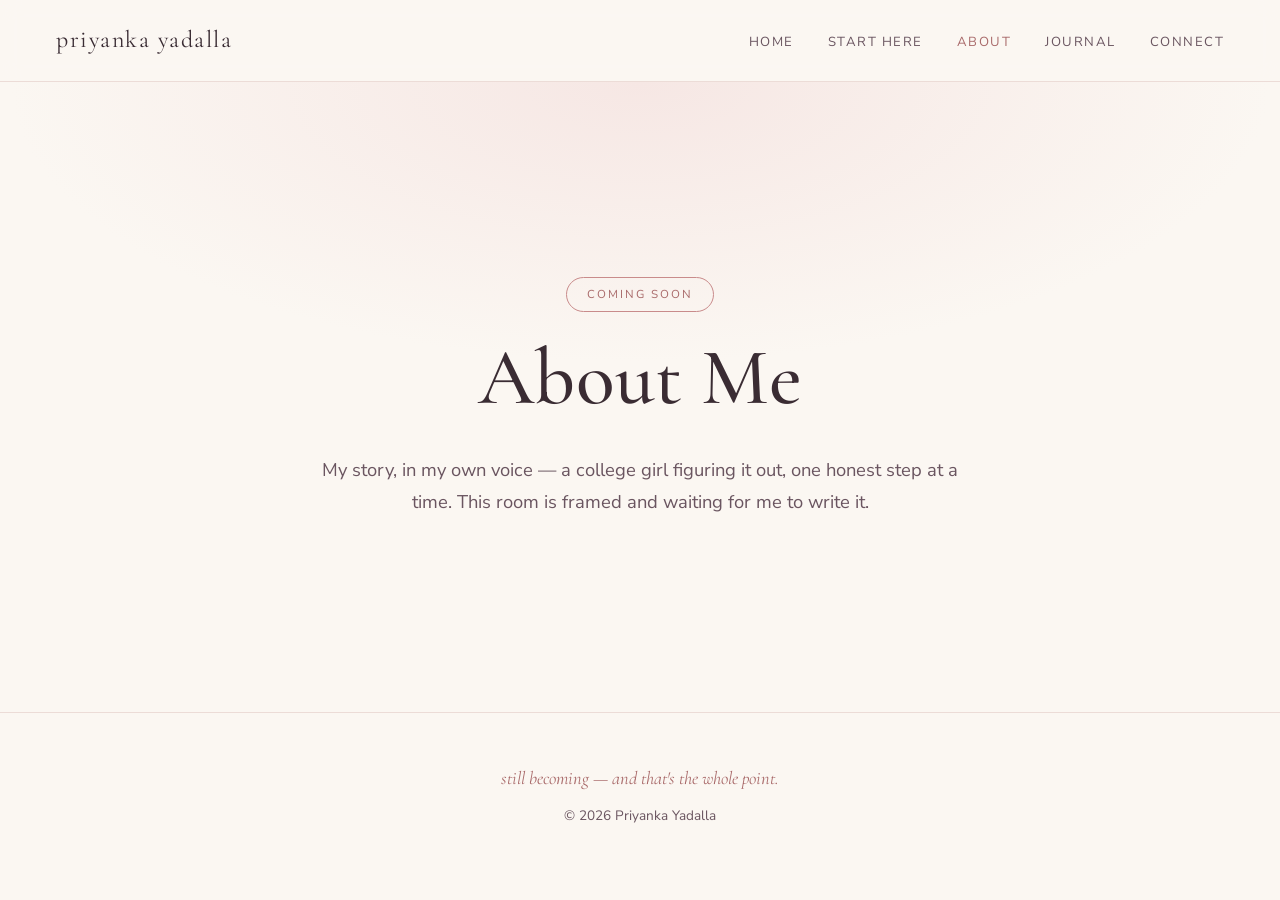
==== about.html @ d08387f7 "Scaffold priyankayadalla.com — 5-page frame Home, Start Here, About, Journal, Connect — clickable an" ====
<!DOCTYPE html>
<html lang="en">
<head>
  <meta charset="UTF-8" />
  <meta name="viewport" content="width=device-width, initial-scale=1.0" />
  <title>About — Priyanka Yadalla</title>
  <meta name="description" content="My story, in my own voice." />
  <link rel="preconnect" href="https://fonts.googleapis.com" />
  <link rel="preconnect" href="https://fonts.gstatic.com" crossorigin />
  <link href="https://fonts.googleapis.com/css2?family=Cormorant+Garamond:ital,wght@0,400;0,500;1,400&family=Nunito+Sans:wght@300;400;600&display=swap" rel="stylesheet" />
  <link rel="stylesheet" href="styles.css" />
</head>
<body>
  <nav class="nav">
    <span class="nav__brand">priyanka yadalla</span>
    <ul class="nav__links">
      <li><a href="index.html">Home</a></li>
      <li><a href="start-here.html">Start Here</a></li>
      <li><a href="about.html" class="is-active">About</a></li>
      <li><a href="journal.html">Journal</a></li>
      <li><a href="connect.html">Connect</a></li>
    </ul>
  </nav>

  <section class="soon">
    <div class="wrap">
      <span class="tag">coming soon</span>
      <h1>About Me</h1>
      <p class="lead" style="margin: 0 auto;">My story, in my own voice — a college girl
        figuring it out, one honest step at a time. This room is framed and waiting for me
        to write it.</p>
    </div>
  </section>

  <footer class="footer">
    <span class="whisper">still becoming — and that's the whole point.</span>
    &copy; <span id="year"></span> Priyanka Yadalla
    <script>document.getElementById('year').textContent = new Date().getFullYear();</script>
  </footer>
</body>
</html>
---- styles.css ----
/* priyankayadalla.com — shared styles
   Vibe: soft-feminine + clean/professional.
   Palette: cream, blush, soft rose, deep plum text. */

:root {
  --cream: #FBF7F2;
  --blush: #F6E7E4;
  --rose: #C98B8B;
  --rose-deep: #A96A6A;
  --plum: #3A2C33;
  --plum-soft: #6A5560;
  --line: #ECDCD7;
  --shadow: 0 18px 50px rgba(58, 44, 51, 0.08);
  --radius: 22px;
  --max: 1080px;
}

* { box-sizing: border-box; }

html { scroll-behavior: smooth; }

body {
  margin: 0;
  background: var(--cream);
  color: var(--plum);
  font-family: "Nunito Sans", "Helvetica Neue", Arial, sans-serif;
  font-size: 18px;
  line-height: 1.7;
  -webkit-font-smoothing: antialiased;
}

h1, h2, h3 {
  font-family: "Cormorant Garamond", Georgia, serif;
  font-weight: 500;
  line-height: 1.1;
  margin: 0 0 0.4em;
  letter-spacing: 0.2px;
}

h1 { font-size: clamp(2.6rem, 7vw, 5rem); }
h2 { font-size: clamp(1.9rem, 4vw, 2.8rem); }

a { color: var(--rose-deep); text-decoration: none; }
a:hover { color: var(--plum); }

/* ---------- nav ---------- */
.nav {
  position: sticky;
  top: 0;
  z-index: 20;
  display: flex;
  align-items: center;
  justify-content: space-between;
  padding: 20px clamp(20px, 5vw, 56px);
  background: rgba(251, 247, 242, 0.85);
  backdrop-filter: blur(10px);
  border-bottom: 1px solid var(--line);
}
.nav__brand {
  font-family: "Cormorant Garamond", Georgia, serif;
  font-size: 1.5rem;
  letter-spacing: 1.5px;
  color: var(--plum);
  text-transform: lowercase;
}
.nav__links {
  display: flex;
  gap: clamp(14px, 3vw, 34px);
  list-style: none;
  margin: 0;
  padding: 0;
  flex-wrap: wrap;
}
.nav__links a {
  color: var(--plum-soft);
  font-size: 0.82rem;
  letter-spacing: 1.5px;
  text-transform: uppercase;
}
.nav__links a:hover,
.nav__links a.is-active { color: var(--rose-deep); }

/* ---------- layout ---------- */
.wrap { max-width: var(--max); margin: 0 auto; padding: 0 clamp(20px, 5vw, 40px); }

section { padding: clamp(56px, 9vw, 110px) 0; }

.eyebrow {
  text-transform: uppercase;
  letter-spacing: 3px;
  font-size: 0.72rem;
  color: var(--rose);
  margin-bottom: 18px;
}

.lead { font-size: 1.15rem; color: var(--plum-soft); max-width: 60ch; }

/* ---------- hero ---------- */
.hero {
  min-height: 78vh;
  display: flex;
  flex-direction: column;
  justify-content: center;
  text-align: center;
  background:
    radial-gradient(1200px 500px at 50% -10%, var(--blush), transparent 70%),
    var(--cream);
}
.hero h1 { margin-bottom: 0.2em; }
.hero .whisper {
  font-family: "Cormorant Garamond", Georgia, serif;
  font-style: italic;
  font-size: clamp(1.3rem, 3vw, 1.9rem);
  color: var(--rose-deep);
}
.hero__name { text-transform: lowercase; letter-spacing: 2px; }

/* ---------- buttons ---------- */
.btn {
  display: inline-block;
  margin-top: 30px;
  padding: 14px 34px;
  border-radius: 999px;
  background: var(--rose);
  color: #fff;
  letter-spacing: 1.5px;
  text-transform: uppercase;
  font-size: 0.78rem;
  transition: transform 0.15s ease, background 0.2s ease;
}
.btn:hover { background: var(--rose-deep); color: #fff; transform: translateY(-2px); }

/* ---------- preview cards ---------- */
.grid {
  display: grid;
  grid-template-columns: repeat(auto-fit, minmax(240px, 1fr));
  gap: 26px;
  margin-top: 40px;
}
.card {
  background: #fff;
  border: 1px solid var(--line);
  border-radius: var(--radius);
  padding: 34px 30px;
  box-shadow: var(--shadow);
  transition: transform 0.18s ease;
}
.card:hover { transform: translateY(-4px); }
.card h3 { font-size: 1.7rem; margin-bottom: 6px; }
.card p { color: var(--plum-soft); font-size: 0.98rem; margin: 0 0 14px; }
.card .go { font-size: 0.78rem; letter-spacing: 1.5px; text-transform: uppercase; }

/* ---------- soft placeholder (scaffold rooms) ---------- */
.soon {
  text-align: center;
  background:
    radial-gradient(900px 400px at 50% 0%, var(--blush), transparent 70%),
    var(--cream);
  min-height: 70vh;
  display: flex;
  flex-direction: column;
  justify-content: center;
}
.soon .tag {
  display: inline-block;
  margin: 0 auto 22px;
  padding: 7px 20px;
  border: 1px solid var(--rose);
  border-radius: 999px;
  color: var(--rose-deep);
  font-size: 0.72rem;
  letter-spacing: 2px;
  text-transform: uppercase;
}

/* ---------- footer ---------- */
.footer {
  text-align: center;
  padding: 50px 20px 60px;
  border-top: 1px solid var(--line);
  color: var(--plum-soft);
  font-size: 0.85rem;
}
.footer .whisper {
  font-family: "Cormorant Garamond", Georgia, serif;
  font-style: italic;
  font-size: 1.15rem;
  color: var(--rose-deep);
  display: block;
  margin-bottom: 10px;
}
.footer a { margin: 0 8px; }
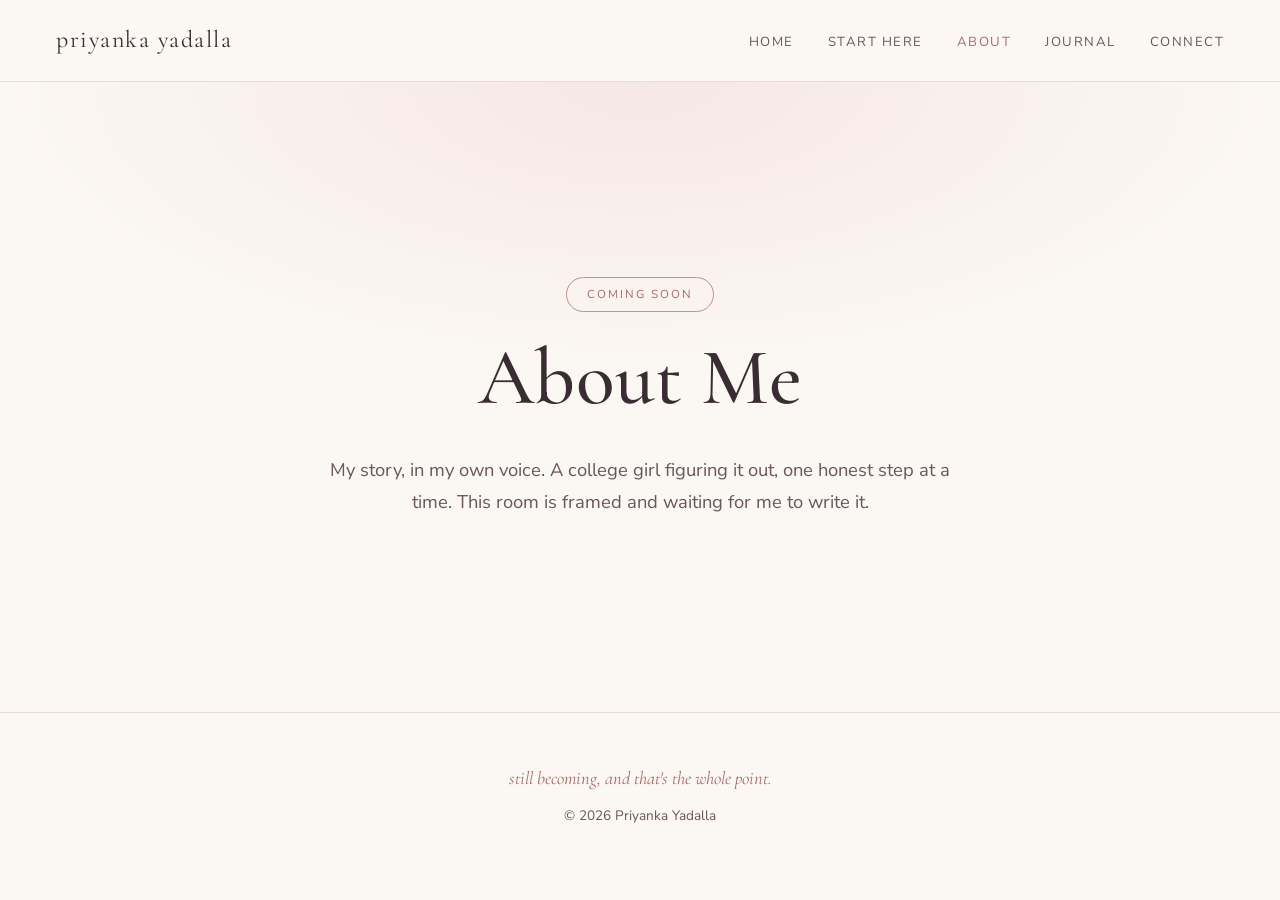
==== commit af1d632f: "Remove em dashes across all pages for consistent voice Co-Authored-By: Claude Opus 4.8 <noreply@anth" ====
--- a/about.html
+++ b/about.html
@@ -3,7 +3,7 @@
 <head>
   <meta charset="UTF-8" />
   <meta name="viewport" content="width=device-width, initial-scale=1.0" />
-  <title>About — Priyanka Yadalla</title>
+  <title>About | Priyanka Yadalla</title>
   <meta name="description" content="My story, in my own voice." />
   <link rel="preconnect" href="https://fonts.googleapis.com" />
   <link rel="preconnect" href="https://fonts.gstatic.com" crossorigin />
@@ -26,14 +26,14 @@
     <div class="wrap">
       <span class="tag">coming soon</span>
       <h1>About Me</h1>
-      <p class="lead" style="margin: 0 auto;">My story, in my own voice — a college girl
+      <p class="lead" style="margin: 0 auto;">My story, in my own voice. A college girl
         figuring it out, one honest step at a time. This room is framed and waiting for me
         to write it.</p>
     </div>
   </section>
 
   <footer class="footer">
-    <span class="whisper">still becoming — and that's the whole point.</span>
+    <span class="whisper">still becoming, and that's the whole point.</span>
     &copy; <span id="year"></span> Priyanka Yadalla
     <script>document.getElementById('year').textContent = new Date().getFullYear();</script>
   </footer>
--- a/styles.css
+++ b/styles.css
@@ -113,7 +113,103 @@
   font-size: clamp(1.3rem, 3vw, 1.9rem);
   color: var(--rose-deep);
 }
-.hero__name { text-transform: lowercase; letter-spacing: 2px; }
+.hero__name {
+  text-transform: none;
+  letter-spacing: 1px;
+  font-size: clamp(3.4rem, 8.5vw, 6rem);
+}
+
+/* ---------- home hero ---------- */
+.home-hero {
+  background:
+    radial-gradient(1000px 500px at 80% -10%, var(--blush), transparent 70%),
+    var(--cream);
+  padding: clamp(40px, 7vw, 80px) 0 clamp(56px, 8vw, 90px);
+}
+.home-hero__grid {
+  display: grid;
+  grid-template-columns: 1.05fr 0.95fr;
+  gap: clamp(30px, 5vw, 64px);
+  align-items: center;
+}
+.home-hero__text .whisper { display: block; margin-bottom: 22px; }
+.home-hero__text .lead { margin-bottom: 6px; }
+.home-hero__cta { display: flex; gap: 14px; flex-wrap: wrap; }
+
+.home-hero__photo { position: relative; }
+.home-hero__photo img {
+  width: 100%;
+  aspect-ratio: 4 / 5;
+  object-fit: cover;
+  object-position: center 22%;
+  border-radius: 26px;
+  box-shadow: var(--shadow);
+}
+.photo-placeholder {
+  display: none;              /* shown only if the image is missing */
+  flex-direction: column;
+  align-items: center;
+  justify-content: center;
+  gap: 8px;
+  width: 100%;
+  aspect-ratio: 4 / 5;
+  border-radius: 26px;
+  border: 2px dashed var(--rose);
+  background:
+    radial-gradient(400px 300px at 50% 30%, #fff, var(--blush));
+  color: var(--rose-deep);
+}
+.photo-placeholder span { font-size: 2.4rem; }
+.photo-placeholder p {
+  margin: 0;
+  text-transform: uppercase;
+  letter-spacing: 2px;
+  font-size: 0.78rem;
+}
+
+.home-welcome {
+  text-align: center;
+  background: var(--blush);
+}
+
+/* ---------- latest strip ---------- */
+.latest__card {
+  background: #fff;
+  border: 1px solid var(--line);
+  border-radius: var(--radius);
+  box-shadow: var(--shadow);
+  padding: clamp(28px, 4vw, 44px);
+  margin-top: 26px;
+  max-width: 620px;
+}
+.latest__tag {
+  display: inline-block;
+  padding: 5px 16px;
+  border-radius: 999px;
+  background: var(--blush);
+  color: var(--rose-deep);
+  font-size: 0.72rem;
+  letter-spacing: 1.5px;
+  text-transform: uppercase;
+  margin-bottom: 14px;
+}
+.latest__card h3 { font-size: 1.9rem; margin-bottom: 8px; }
+.latest__card p { color: var(--plum-soft); margin: 0 0 22px; }
+.latest__card .btn { margin-top: 0; }
+.home-welcome .whisper {
+  font-family: "Cormorant Garamond", Georgia, serif;
+  font-style: italic;
+  font-size: clamp(1.5rem, 3.5vw, 2.3rem);
+  color: var(--rose-deep);
+  display: block;
+  margin-bottom: 18px;
+}
+
+@media (max-width: 760px) {
+  .home-hero__grid { grid-template-columns: 1fr; text-align: center; }
+  .home-hero__cta { justify-content: center; }
+  .home-hero__photo { max-width: 340px; margin: 0 auto; order: -1; }
+}
 
 /* ---------- buttons ---------- */
 .btn {
@@ -130,6 +226,13 @@
 }
 .btn:hover { background: var(--rose-deep); color: #fff; transform: translateY(-2px); }
 
+.btn--ghost {
+  background: transparent;
+  color: var(--rose-deep);
+  border: 1px solid var(--rose);
+}
+.btn--ghost:hover { background: var(--rose); color: #fff; }
+
 /* ---------- preview cards ---------- */
 .grid {
   display: grid;
@@ -173,6 +276,90 @@
   text-transform: uppercase;
 }
 
+/* ---------- connect page ---------- */
+.connect-hero {
+  text-align: center;
+  padding: clamp(56px, 9vw, 100px) 0 40px;
+  background:
+    radial-gradient(900px 400px at 50% 0%, var(--blush), transparent 70%),
+    var(--cream);
+}
+
+.socials {
+  display: grid;
+  grid-template-columns: repeat(auto-fit, minmax(200px, 1fr));
+  gap: 18px;
+  margin-top: 26px;
+}
+.social {
+  display: flex;
+  flex-direction: column;
+  align-items: center;
+  gap: 4px;
+  background: #fff;
+  border: 1px solid var(--line);
+  border-radius: var(--radius);
+  padding: 26px 20px;
+  box-shadow: var(--shadow);
+  transition: transform 0.18s ease, border-color 0.2s ease;
+}
+.social:hover { transform: translateY(-4px); border-color: var(--rose); }
+.social__icon {
+  font-size: 1.8rem;
+  display: flex;
+  align-items: center;
+  justify-content: center;
+  height: 34px;
+}
+.social__icon svg { width: 30px; height: 30px; display: block; }
+.social__label {
+  font-family: "Cormorant Garamond", Georgia, serif;
+  font-size: 1.4rem;
+  color: var(--plum);
+}
+.social__handle { font-size: 0.85rem; color: var(--plum-soft); }
+
+.form-card {
+  background: #fff;
+  border: 1px solid var(--line);
+  border-radius: var(--radius);
+  box-shadow: var(--shadow);
+  padding: clamp(30px, 5vw, 56px);
+  max-width: 640px;
+  margin: 30px auto 0;
+}
+.contact { display: flex; flex-direction: column; gap: 18px; }
+.contact label { display: flex; flex-direction: column; gap: 7px; }
+.contact label span {
+  font-size: 0.78rem;
+  letter-spacing: 1.5px;
+  text-transform: uppercase;
+  color: var(--plum-soft);
+}
+.contact input,
+.contact select,
+.contact textarea {
+  font-family: inherit;
+  font-size: 1rem;
+  color: var(--plum);
+  background: var(--cream);
+  border: 1px solid var(--line);
+  border-radius: 14px;
+  padding: 13px 16px;
+  transition: border-color 0.2s ease;
+}
+.contact input:focus,
+.contact select:focus,
+.contact textarea:focus {
+  outline: none;
+  border-color: var(--rose);
+}
+.contact textarea { resize: vertical; }
+.contact .btn { align-self: center; border: none; cursor: pointer; }
+
+.form-thanks { text-align: center; padding: 20px 0; }
+.form-thanks__icon { font-size: 2.6rem; display: block; margin-bottom: 10px; }
+
 /* ---------- footer ---------- */
 .footer {
   text-align: center;
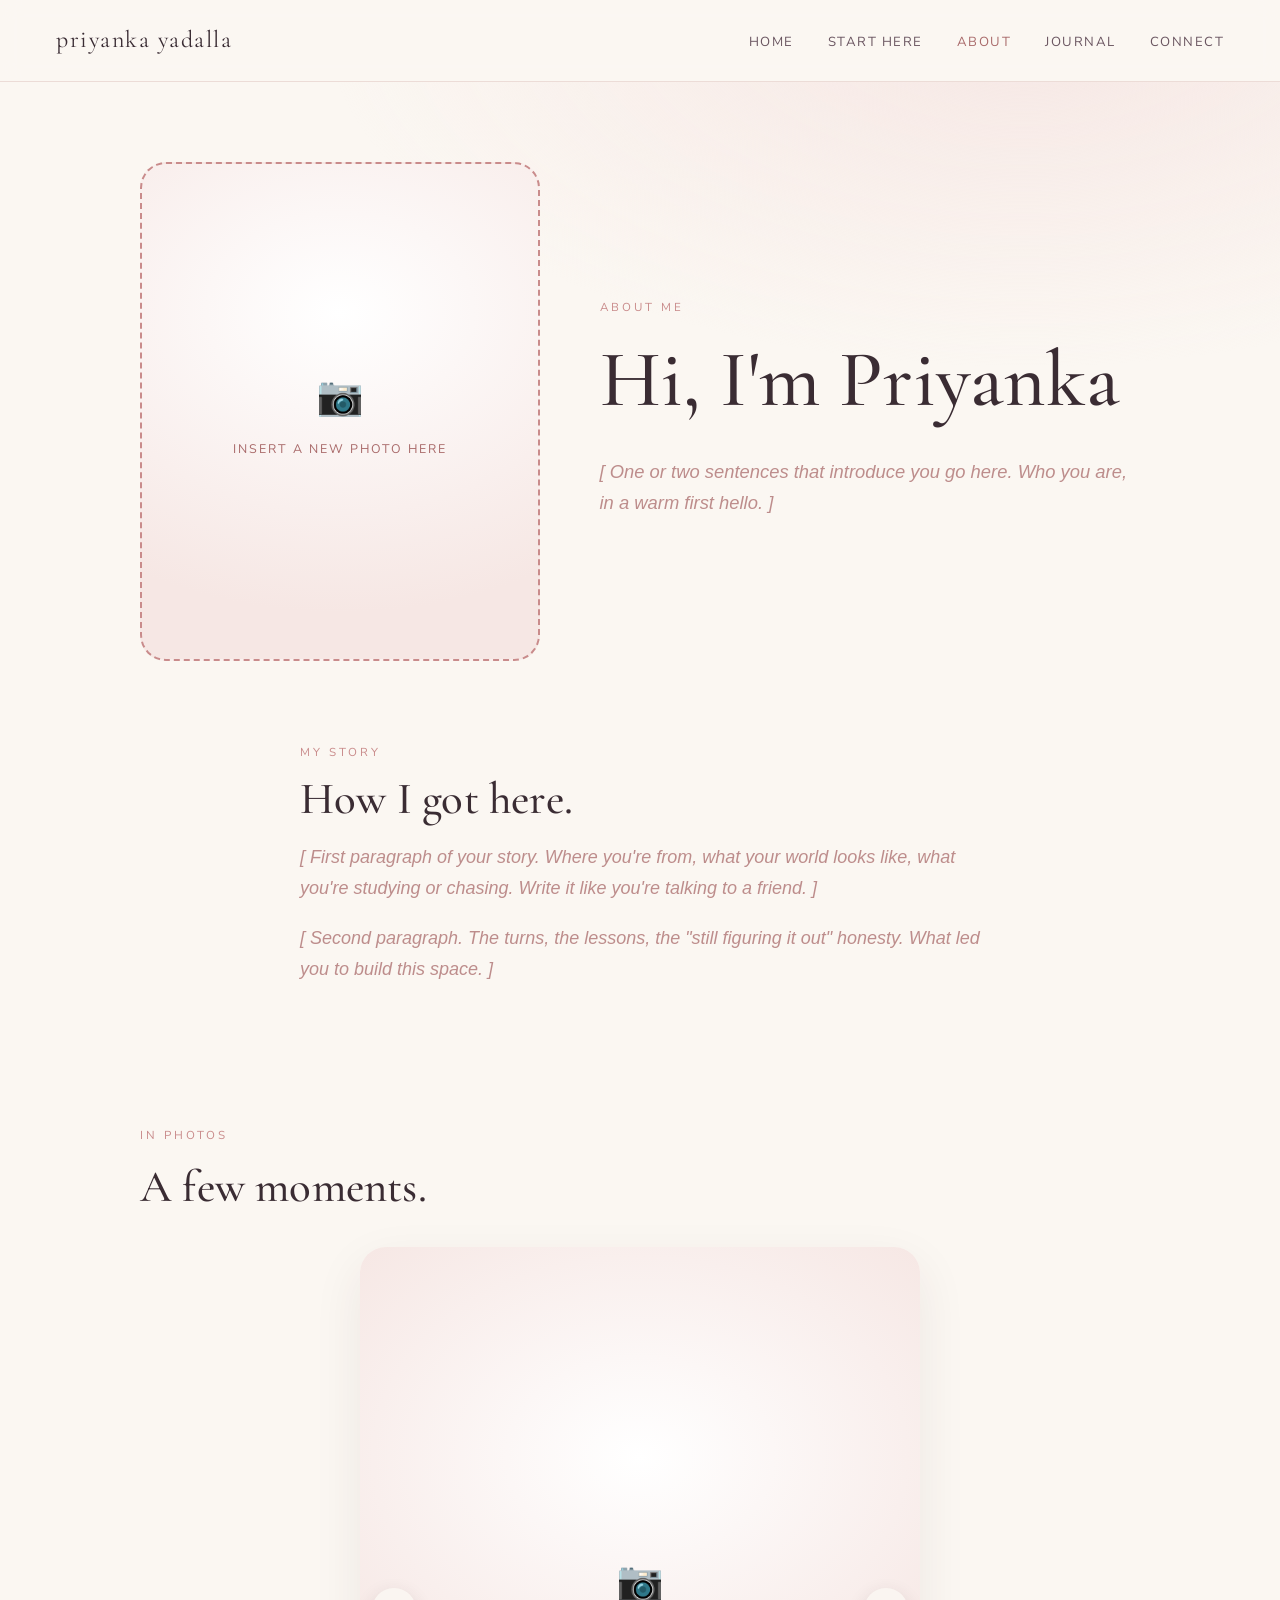
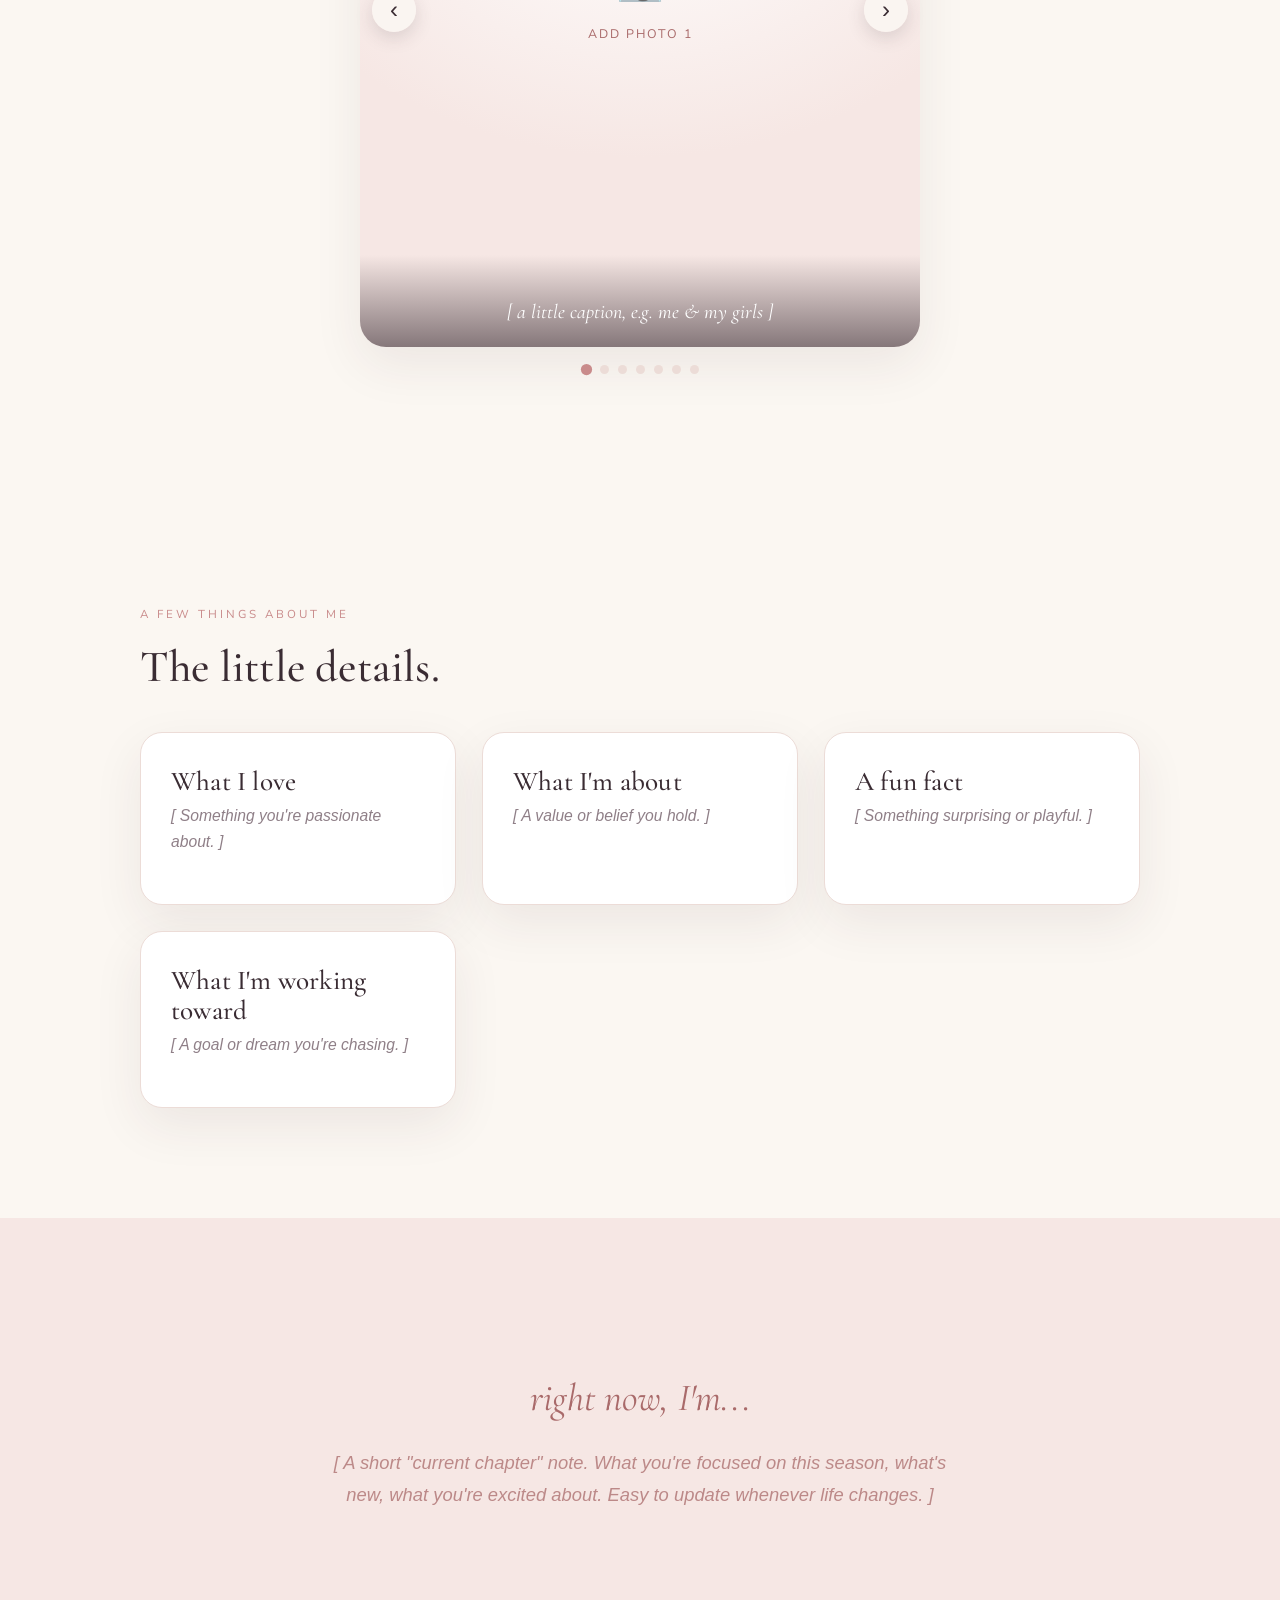
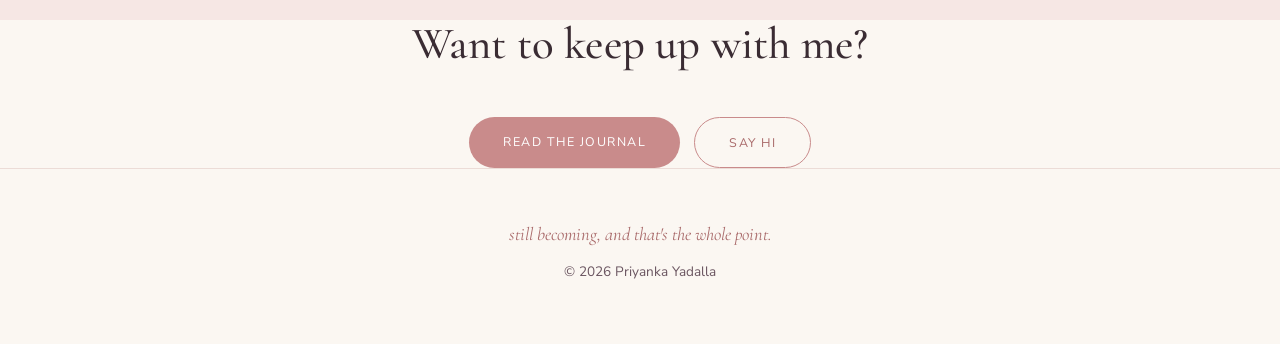
==== commit ee137c3b: "Build About page structure: intro, story, 7-photo carousel with captions, details, right now Structu" ====
--- a/about.html
+++ b/about.html
@@ -4,7 +4,7 @@
   <meta charset="UTF-8" />
   <meta name="viewport" content="width=device-width, initial-scale=1.0" />
   <title>About | Priyanka Yadalla</title>
-  <meta name="description" content="My story, in my own voice." />
+  <meta name="description" content="Get to know me, my story." />
   <link rel="preconnect" href="https://fonts.googleapis.com" />
   <link rel="preconnect" href="https://fonts.gstatic.com" crossorigin />
   <link href="https://fonts.googleapis.com/css2?family=Cormorant+Garamond:ital,wght@0,400;0,500;1,400&family=Nunito+Sans:wght@300;400;600&display=swap" rel="stylesheet" />
@@ -22,13 +22,145 @@
     </ul>
   </nav>
 
-  <section class="soon">
+  <!-- ===== intro ===== -->
+  <header class="about-intro">
+    <div class="wrap about-intro__grid">
+      <div class="about-intro__photo">
+        <!-- add your new About photo as images/about-me.jpg -->
+        <img src="images/about-me.jpg" alt="Priyanka Yadalla"
+             onerror="this.style.display='none';this.nextElementSibling.style.display='flex';" />
+        <div class="photo-placeholder">
+          <span>📷</span>
+          <p>insert a new photo here</p>
+        </div>
+      </div>
+      <div class="about-intro__text">
+        <p class="eyebrow">about me</p>
+        <h1>Hi, I'm Priyanka</h1>
+        <p class="lead placeholder">[ One or two sentences that introduce you go here.
+          Who you are, in a warm first hello. ]</p>
+      </div>
+    </div>
+  </header>
+
+  <!-- ===== my story ===== -->
+  <section class="wrap story">
+    <p class="eyebrow">my story</p>
+    <h2>How I got here.</h2>
+    <p class="placeholder">[ First paragraph of your story. Where you're from, what your
+      world looks like, what you're studying or chasing. Write it like you're talking to a
+      friend. ]</p>
+    <p class="placeholder">[ Second paragraph. The turns, the lessons, the "still figuring
+      it out" honesty. What led you to build this space. ]</p>
+  </section>
+
+  <!-- ===== photo carousel ===== -->
+  <section class="carousel-section">
     <div class="wrap">
-      <span class="tag">coming soon</span>
-      <h1>About Me</h1>
-      <p class="lead" style="margin: 0 auto;">My story, in my own voice. A college girl
-        figuring it out, one honest step at a time. This room is framed and waiting for me
-        to write it.</p>
+      <p class="eyebrow">in photos</p>
+      <h2>A few moments.</h2>
+
+      <div class="carousel" id="carousel">
+        <div class="carousel__viewport">
+          <div class="carousel__track">
+            <!-- Add your friends & personality photos as images/photo-1.jpg ... photo-7.jpg.
+                 Each falls back to a placeholder until the file exists.
+                 Edit the caption text between the <p class="carousel__caption"> tags. -->
+            <div class="carousel__slide">
+              <img src="images/photo-1.jpg" alt="Priyanka"
+                   onerror="this.style.display='none';this.nextElementSibling.style.display='flex';" />
+              <div class="photo-placeholder"><span>📷</span><p>add photo 1</p></div>
+              <p class="carousel__caption">[ a little caption, e.g. me &amp; my girls ]</p>
+            </div>
+            <div class="carousel__slide">
+              <img src="images/photo-2.jpg" alt="Priyanka"
+                   onerror="this.style.display='none';this.nextElementSibling.style.display='flex';" />
+              <div class="photo-placeholder"><span>📷</span><p>add photo 2</p></div>
+              <p class="carousel__caption">[ your caption here ]</p>
+            </div>
+            <div class="carousel__slide">
+              <img src="images/photo-3.jpg" alt="Priyanka"
+                   onerror="this.style.display='none';this.nextElementSibling.style.display='flex';" />
+              <div class="photo-placeholder"><span>📷</span><p>add photo 3</p></div>
+              <p class="carousel__caption">[ your caption here ]</p>
+            </div>
+            <div class="carousel__slide">
+              <img src="images/photo-4.jpg" alt="Priyanka"
+                   onerror="this.style.display='none';this.nextElementSibling.style.display='flex';" />
+              <div class="photo-placeholder"><span>📷</span><p>add photo 4</p></div>
+              <p class="carousel__caption">[ your caption here ]</p>
+            </div>
+            <div class="carousel__slide">
+              <img src="images/photo-5.jpg" alt="Priyanka"
+                   onerror="this.style.display='none';this.nextElementSibling.style.display='flex';" />
+              <div class="photo-placeholder"><span>📷</span><p>add photo 5</p></div>
+              <p class="carousel__caption">[ your caption here ]</p>
+            </div>
+            <div class="carousel__slide">
+              <img src="images/photo-6.jpg" alt="Priyanka"
+                   onerror="this.style.display='none';this.nextElementSibling.style.display='flex';" />
+              <div class="photo-placeholder"><span>📷</span><p>add photo 6</p></div>
+              <p class="carousel__caption">[ your caption here ]</p>
+            </div>
+            <div class="carousel__slide">
+              <img src="images/photo-7.jpg" alt="Priyanka"
+                   onerror="this.style.display='none';this.nextElementSibling.style.display='flex';" />
+              <div class="photo-placeholder"><span>📷</span><p>add photo 7</p></div>
+              <p class="carousel__caption">[ your caption here ]</p>
+            </div>
+          </div>
+        </div>
+
+        <button class="carousel__btn carousel__btn--prev" aria-label="Previous photo">&#8249;</button>
+        <button class="carousel__btn carousel__btn--next" aria-label="Next photo">&#8250;</button>
+
+        <div class="carousel__dots"></div>
+      </div>
+    </div>
+  </section>
+
+  <!-- ===== a few things about me ===== -->
+  <section>
+    <div class="wrap">
+      <p class="eyebrow">a few things about me</p>
+      <h2>The little details.</h2>
+      <div class="grid">
+        <div class="card">
+          <h3>What I love</h3>
+          <p class="placeholder">[ Something you're passionate about. ]</p>
+        </div>
+        <div class="card">
+          <h3>What I'm about</h3>
+          <p class="placeholder">[ A value or belief you hold. ]</p>
+        </div>
+        <div class="card">
+          <h3>A fun fact</h3>
+          <p class="placeholder">[ Something surprising or playful. ]</p>
+        </div>
+        <div class="card">
+          <h3>What I'm working toward</h3>
+          <p class="placeholder">[ A goal or dream you're chasing. ]</p>
+        </div>
+      </div>
+    </div>
+  </section>
+
+  <!-- ===== right now ===== -->
+  <section class="about-now">
+    <div class="wrap">
+      <p class="whisper">right now, I'm...</p>
+      <p class="lead placeholder" style="margin: 0 auto;">[ A short "current chapter" note.
+        What you're focused on this season, what's new, what you're excited about. Easy to
+        update whenever life changes. ]</p>
+    </div>
+  </section>
+
+  <!-- ===== cta ===== -->
+  <section class="wrap about-cta">
+    <h2>Want to keep up with me?</h2>
+    <div class="about-cta__btns">
+      <a href="journal.html" class="btn">Read the Journal</a>
+      <a href="connect.html" class="btn btn--ghost">Say Hi</a>
     </div>
   </section>
 
@@ -37,5 +169,37 @@
     &copy; <span id="year"></span> Priyanka Yadalla
     <script>document.getElementById('year').textContent = new Date().getFullYear();</script>
   </footer>
+
+  <script>
+    (function () {
+      const root = document.getElementById('carousel');
+      if (!root) return;
+      const track = root.querySelector('.carousel__track');
+      const slides = Array.from(root.querySelectorAll('.carousel__slide'));
+      const dotsWrap = root.querySelector('.carousel__dots');
+      let i = 0;
+
+      // build dots
+      slides.forEach((_, idx) => {
+        const dot = document.createElement('button');
+        dot.className = 'carousel__dot';
+        dot.setAttribute('aria-label', 'Go to photo ' + (idx + 1));
+        dot.addEventListener('click', () => go(idx));
+        dotsWrap.appendChild(dot);
+      });
+      const dots = Array.from(dotsWrap.children);
+
+      function go(n) {
+        i = (n + slides.length) % slides.length;
+        track.style.transform = 'translateX(' + (-i * 100) + '%)';
+        dots.forEach((d, idx) => d.classList.toggle('is-active', idx === i));
+      }
+
+      root.querySelector('.carousel__btn--prev').addEventListener('click', () => go(i - 1));
+      root.querySelector('.carousel__btn--next').addEventListener('click', () => go(i + 1));
+
+      go(0);
+    })();
+  </script>
 </body>
 </html>
--- a/styles.css
+++ b/styles.css
@@ -360,6 +360,135 @@
 .form-thanks { text-align: center; padding: 20px 0; }
 .form-thanks__icon { font-size: 2.6rem; display: block; margin-bottom: 10px; }
 
+/* ---------- about page ---------- */
+.about-intro {
+  background:
+    radial-gradient(1000px 500px at 80% -10%, var(--blush), transparent 70%),
+    var(--cream);
+  padding: clamp(40px, 7vw, 80px) 0 clamp(40px, 6vw, 70px);
+}
+.about-intro__grid {
+  display: grid;
+  grid-template-columns: 0.85fr 1.15fr;
+  gap: clamp(30px, 5vw, 60px);
+  align-items: center;
+}
+.about-intro__photo { position: relative; }
+.about-intro__photo img {
+  width: 100%;
+  aspect-ratio: 4 / 5;
+  object-fit: cover;
+  object-position: center 22%;
+  border-radius: 26px;
+  box-shadow: var(--shadow);
+}
+
+.story { max-width: 760px; }
+.story p { margin-bottom: 1.1em; }
+
+.about-now {
+  text-align: center;
+  background: var(--blush);
+}
+.about-now .whisper {
+  font-family: "Cormorant Garamond", Georgia, serif;
+  font-style: italic;
+  font-size: clamp(1.6rem, 3.5vw, 2.4rem);
+  color: var(--rose-deep);
+  display: block;
+  margin-bottom: 16px;
+}
+
+.about-cta { text-align: center; }
+.about-cta__btns {
+  display: flex;
+  gap: 14px;
+  justify-content: center;
+  flex-wrap: wrap;
+  margin-top: 10px;
+}
+
+/* ---------- carousel ---------- */
+.carousel { position: relative; max-width: 560px; margin: 34px auto 0; }
+.carousel__viewport {
+  overflow: hidden;
+  border-radius: 26px;
+  box-shadow: var(--shadow);
+}
+.carousel__track { display: flex; transition: transform 0.5s ease; }
+.carousel__slide { min-width: 100%; position: relative; }
+.carousel__slide img {
+  width: 100%;
+  aspect-ratio: 4 / 5;
+  object-fit: cover;
+  display: block;
+}
+.carousel__slide .photo-placeholder { border-radius: 0; border: none; }
+.carousel__caption {
+  position: absolute;
+  left: 0;
+  right: 0;
+  bottom: 0;
+  margin: 0;
+  padding: 40px 22px 18px;
+  background: linear-gradient(transparent, rgba(58, 44, 51, 0.6));
+  color: #fff;
+  font-family: "Cormorant Garamond", Georgia, serif;
+  font-style: italic;
+  font-size: 1.25rem;
+  text-align: center;
+}
+
+.carousel__btn {
+  position: absolute;
+  top: 50%;
+  transform: translateY(-50%);
+  width: 44px;
+  height: 44px;
+  border: none;
+  border-radius: 50%;
+  background: rgba(251, 247, 242, 0.9);
+  color: var(--plum);
+  font-size: 1.5rem;
+  line-height: 1;
+  cursor: pointer;
+  box-shadow: 0 6px 18px rgba(58, 44, 51, 0.15);
+  transition: background 0.2s ease, transform 0.15s ease;
+}
+.carousel__btn:hover { background: #fff; }
+.carousel__btn--prev { left: 12px; }
+.carousel__btn--next { right: 12px; }
+
+.carousel__dots {
+  display: flex;
+  gap: 9px;
+  justify-content: center;
+  margin-top: 18px;
+}
+.carousel__dot {
+  width: 9px;
+  height: 9px;
+  border-radius: 50%;
+  border: none;
+  padding: 0;
+  background: var(--line);
+  cursor: pointer;
+  transition: background 0.2s ease, transform 0.2s ease;
+}
+.carousel__dot.is-active { background: var(--rose); transform: scale(1.25); }
+
+/* placeholder copy (structure-only, swap later) */
+.placeholder {
+  color: var(--rose-deep);
+  font-style: italic;
+  opacity: 0.75;
+}
+
+@media (max-width: 760px) {
+  .about-intro__grid { grid-template-columns: 1fr; text-align: center; }
+  .about-intro__photo { max-width: 320px; margin: 0 auto; }
+}
+
 /* ---------- footer ---------- */
 .footer {
   text-align: center;
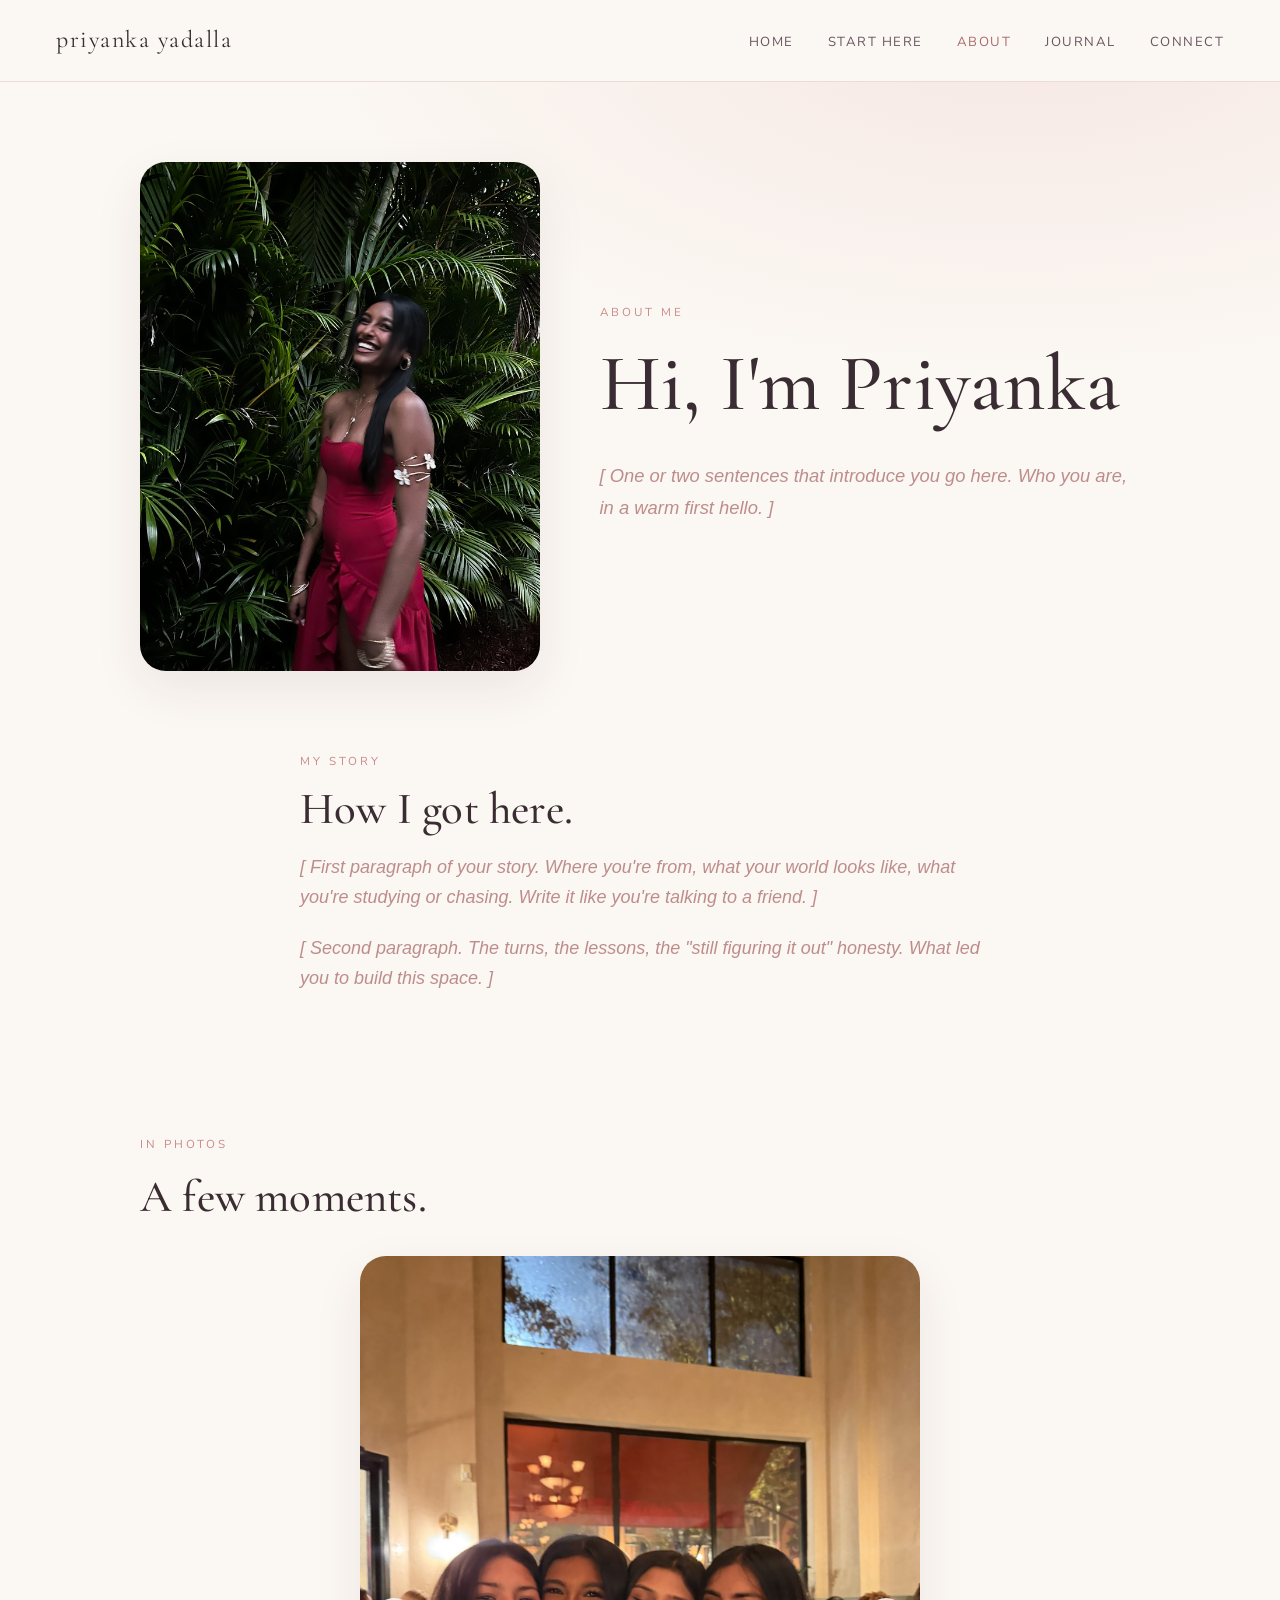
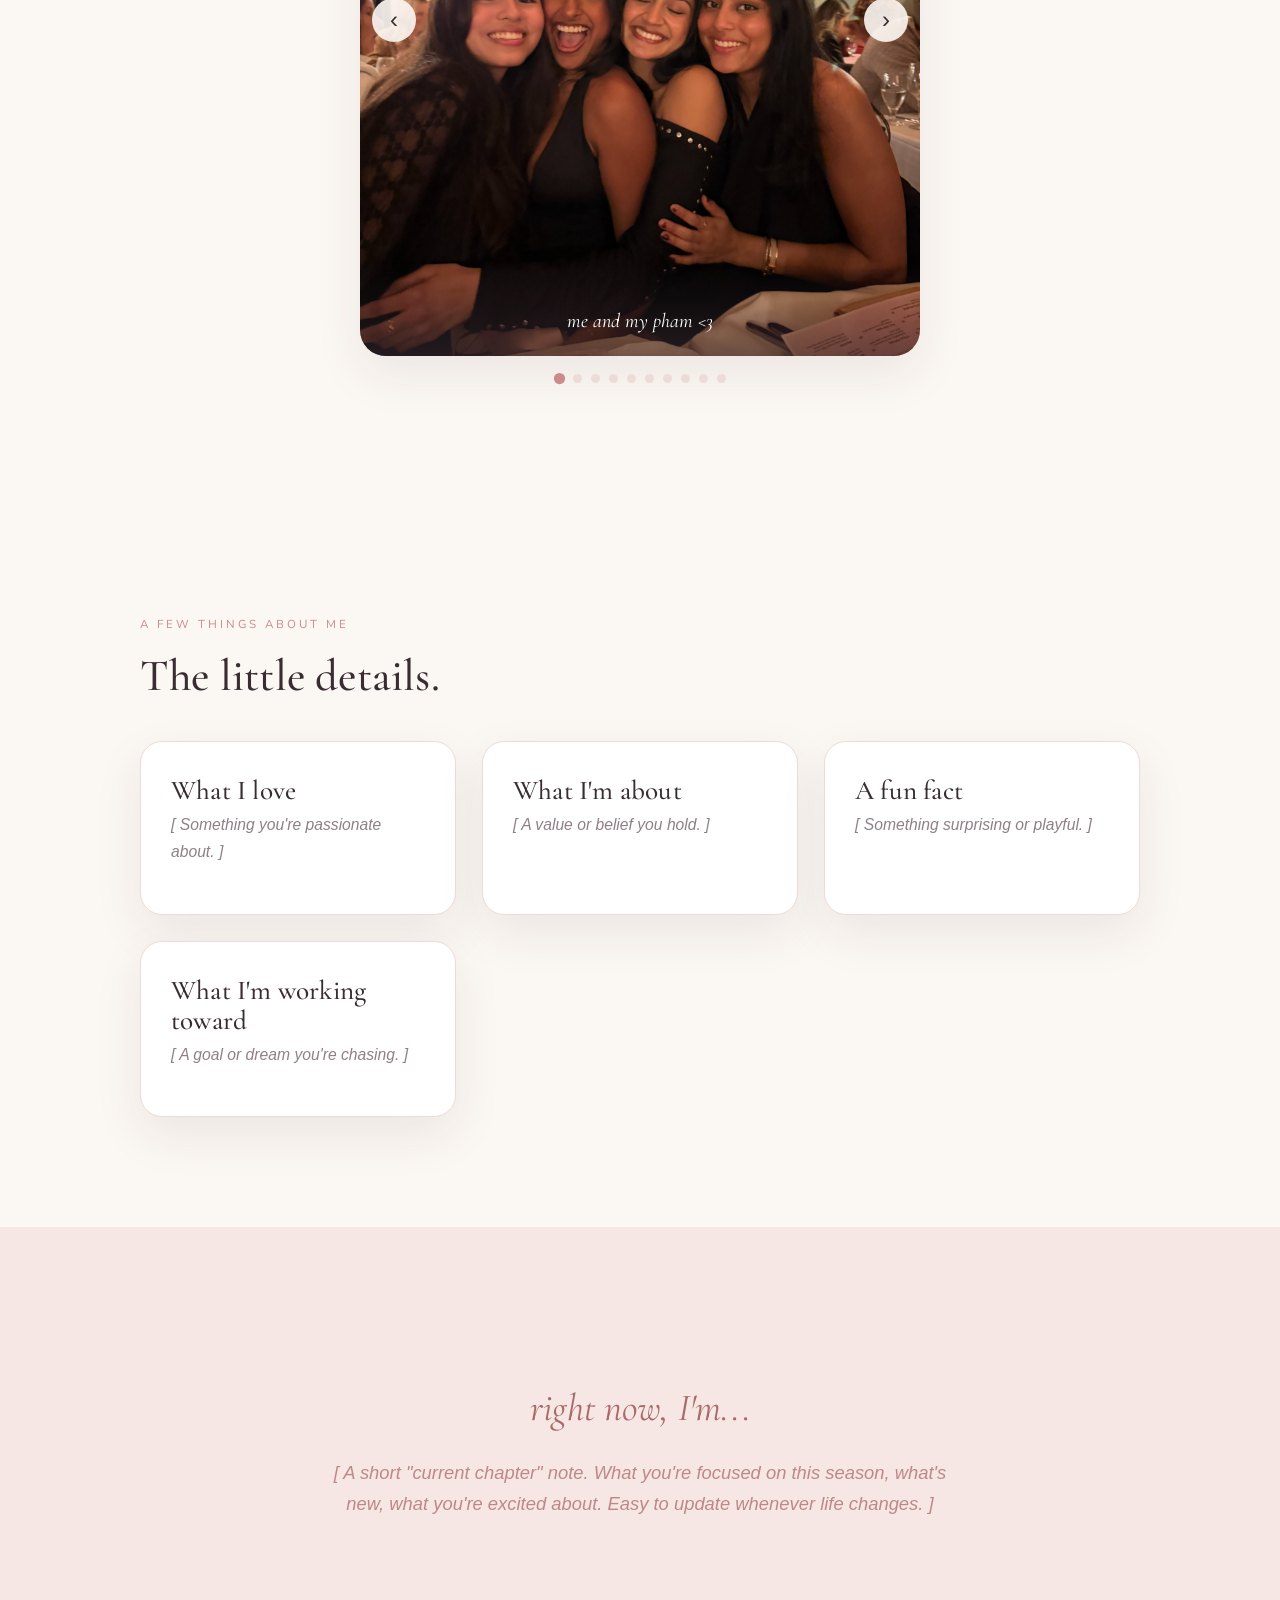
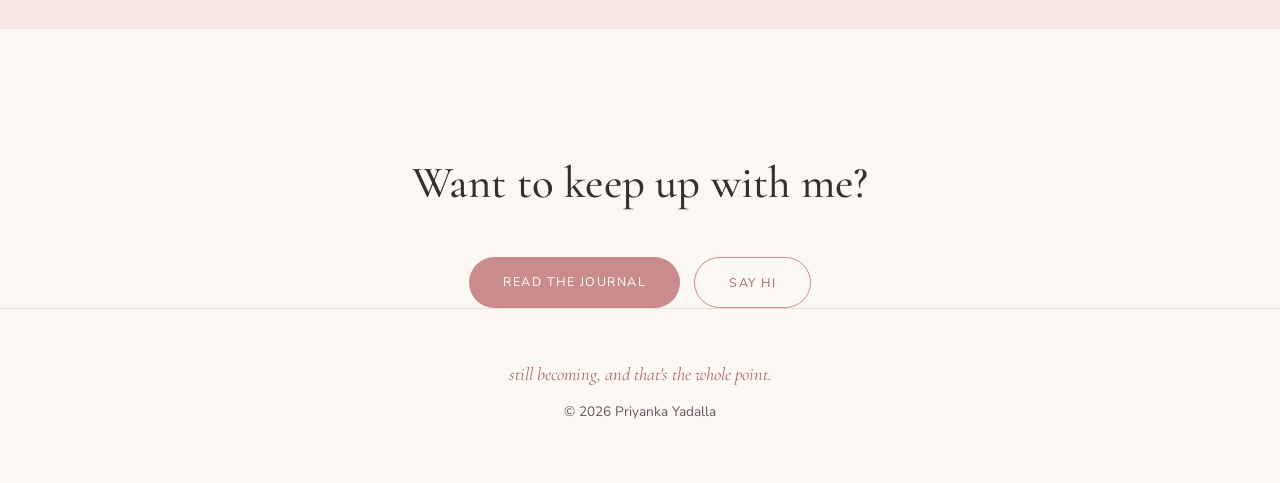
==== commit 780168aa: "Fill carousel with 8 photos + captions, add 10s auto-rotate Photos: pham, fit check, girls, family, " ====
--- a/about.html
+++ b/about.html
@@ -63,50 +63,68 @@
       <div class="carousel" id="carousel">
         <div class="carousel__viewport">
           <div class="carousel__track">
-            <!-- Add your friends & personality photos as images/photo-1.jpg ... photo-7.jpg.
+            <!-- Add your photos as images/photo-1.jpg ... photo-10.jpg.
                  Each falls back to a placeholder until the file exists.
                  Edit the caption text between the <p class="carousel__caption"> tags. -->
             <div class="carousel__slide">
               <img src="images/photo-1.jpg" alt="Priyanka"
                    onerror="this.style.display='none';this.nextElementSibling.style.display='flex';" />
               <div class="photo-placeholder"><span>📷</span><p>add photo 1</p></div>
-              <p class="carousel__caption">[ a little caption, e.g. me &amp; my girls ]</p>
+              <p class="carousel__caption">me and my pham &lt;3</p>
             </div>
             <div class="carousel__slide">
               <img src="images/photo-2.jpg" alt="Priyanka"
                    onerror="this.style.display='none';this.nextElementSibling.style.display='flex';" />
-              <div class="photo-placeholder"><span>📷</span><p>add photo 2</p></div>
-              <p class="carousel__caption">[ your caption here ]</p>
+              <div class="photo-placeholder"><span>📷</span><p>add: candid laugh</p></div>
+              <p class="carousel__caption">[ caught mid-laugh ]</p>
             </div>
             <div class="carousel__slide">
               <img src="images/photo-3.jpg" alt="Priyanka"
                    onerror="this.style.display='none';this.nextElementSibling.style.display='flex';" />
-              <div class="photo-placeholder"><span>📷</span><p>add photo 3</p></div>
-              <p class="carousel__caption">[ your caption here ]</p>
+              <div class="photo-placeholder"><span>📷</span><p>add: glam night</p></div>
+              <p class="carousel__caption">fit check</p>
             </div>
             <div class="carousel__slide">
               <img src="images/photo-4.jpg" alt="Priyanka"
                    onerror="this.style.display='none';this.nextElementSibling.style.display='flex';" />
               <div class="photo-placeholder"><span>📷</span><p>add photo 4</p></div>
-              <p class="carousel__caption">[ your caption here ]</p>
+              <p class="carousel__caption">my girls for life</p>
             </div>
             <div class="carousel__slide">
               <img src="images/photo-5.jpg" alt="Priyanka"
                    onerror="this.style.display='none';this.nextElementSibling.style.display='flex';" />
-              <div class="photo-placeholder"><span>📷</span><p>add photo 5</p></div>
-              <p class="carousel__caption">[ your caption here ]</p>
+              <div class="photo-placeholder"><span>📷</span><p>add: family</p></div>
+              <p class="carousel__caption">where it all started</p>
             </div>
             <div class="carousel__slide">
               <img src="images/photo-6.jpg" alt="Priyanka"
                    onerror="this.style.display='none';this.nextElementSibling.style.display='flex';" />
-              <div class="photo-placeholder"><span>📷</span><p>add photo 6</p></div>
-              <p class="carousel__caption">[ your caption here ]</p>
+              <div class="photo-placeholder"><span>📷</span><p>add: travel</p></div>
+              <p class="carousel__caption">take me back</p>
             </div>
             <div class="carousel__slide">
               <img src="images/photo-7.jpg" alt="Priyanka"
                    onerror="this.style.display='none';this.nextElementSibling.style.display='flex';" />
-              <div class="photo-placeholder"><span>📷</span><p>add photo 7</p></div>
-              <p class="carousel__caption">[ your caption here ]</p>
+              <div class="photo-placeholder"><span>📷</span><p>add: my happy place</p></div>
+              <p class="carousel__caption">[ my happy place ]</p>
+            </div>
+            <div class="carousel__slide">
+              <img src="images/photo-8.jpg" alt="Priyanka"
+                   onerror="this.style.display='none';this.nextElementSibling.style.display='flex';" />
+              <div class="photo-placeholder"><span>📷</span><p>add: cozy day</p></div>
+              <p class="carousel__caption">sushiholic!!</p>
+            </div>
+            <div class="carousel__slide">
+              <img src="images/photo-9.jpg" alt="Priyanka"
+                   onerror="this.style.display='none';this.nextElementSibling.style.display='flex';" />
+              <div class="photo-placeholder"><span>📷</span><p>add: solo shot</p></div>
+              <p class="carousel__caption">main character energy</p>
+            </div>
+            <div class="carousel__slide">
+              <img src="images/photo-10.jpg" alt="Priyanka"
+                   onerror="this.style.display='none';this.nextElementSibling.style.display='flex';" />
+              <div class="photo-placeholder"><span>📷</span><p>add: goofy one</p></div>
+              <p class="carousel__caption">my kind of peace</p>
             </div>
           </div>
         </div>
@@ -195,10 +213,22 @@
         dots.forEach((d, idx) => d.classList.toggle('is-active', idx === i));
       }
 
-      root.querySelector('.carousel__btn--prev').addEventListener('click', () => go(i - 1));
-      root.querySelector('.carousel__btn--next').addEventListener('click', () => go(i + 1));
+      // ----- auto-rotate -----
+      const DELAY = 10000; // advance every 10 seconds
+      let timer;
+      function startAuto() { timer = setInterval(() => go(i + 1), DELAY); }
+      function resetAuto() { clearInterval(timer); startAuto(); }
+
+      root.querySelector('.carousel__btn--prev').addEventListener('click', () => { go(i - 1); resetAuto(); });
+      root.querySelector('.carousel__btn--next').addEventListener('click', () => { go(i + 1); resetAuto(); });
+      dots.forEach((dot) => dot.addEventListener('click', resetAuto));
+
+      // pause while hovering, resume when the mouse leaves
+      root.addEventListener('mouseenter', () => clearInterval(timer));
+      root.addEventListener('mouseleave', startAuto);
 
       go(0);
+      startAuto();
     })();
   </script>
 </body>
--- a/styles.css
+++ b/styles.css
@@ -373,14 +373,18 @@
   gap: clamp(30px, 5vw, 60px);
   align-items: center;
 }
-.about-intro__photo { position: relative; }
+.about-intro__photo {
+  position: relative;
+  border-radius: 26px;
+  overflow: hidden;
+  box-shadow: var(--shadow);
+}
 .about-intro__photo img {
   width: 100%;
   aspect-ratio: 4 / 5;
   object-fit: cover;
-  object-position: center 22%;
-  border-radius: 26px;
-  box-shadow: var(--shadow);
+  object-position: center 20%;
+  transform: scale(1.12);
 }
 
 .story { max-width: 760px; }
@@ -399,7 +403,7 @@
   margin-bottom: 16px;
 }
 
-.about-cta { text-align: center; }
+.about-cta { text-align: center; padding-top: clamp(72px, 11vw, 130px); }
 .about-cta__btns {
   display: flex;
   gap: 14px;
@@ -407,6 +411,46 @@
   flex-wrap: wrap;
   margin-top: 10px;
 }
+
+/* ---------- start here page ---------- */
+.sh-hero {
+  text-align: center;
+  background:
+    radial-gradient(900px 450px at 50% 0%, var(--blush), transparent 70%),
+    var(--cream);
+  padding: clamp(56px, 9vw, 100px) 0 clamp(40px, 6vw, 64px);
+}
+.sh-letter {
+  max-width: 620px;
+  text-align: center;
+  padding-top: 0;
+}
+.sh-letter p { font-size: 1.15rem; margin-bottom: 1.3em; }
+.sh-sign {
+  font-family: "Cormorant Garamond", Georgia, serif;
+  font-style: italic;
+  font-size: 1.9rem;
+  color: var(--rose-deep);
+  margin-top: 0.4em !important;
+}
+
+.sh-next { text-align: center; }
+.sh-links {
+  display: flex;
+  flex-direction: column;
+  gap: 16px;
+  align-items: center;
+  margin-top: 22px;
+}
+.sh-links a {
+  font-family: "Cormorant Garamond", Georgia, serif;
+  font-size: 1.6rem;
+  color: var(--plum);
+  padding-bottom: 4px;
+  border-bottom: 1px solid transparent;
+  transition: color 0.2s ease, border-color 0.2s ease;
+}
+.sh-links a:hover { color: var(--rose-deep); border-color: var(--rose); }
 
 /* ---------- carousel ---------- */
 .carousel { position: relative; max-width: 560px; margin: 34px auto 0; }
@@ -489,6 +533,91 @@
   .about-intro__photo { max-width: 320px; margin: 0 auto; }
 }
 
+/* ---------- journal page ---------- */
+.jr-hero {
+  text-align: center;
+  background:
+    radial-gradient(900px 450px at 50% 0%, var(--blush), transparent 70%),
+    var(--cream);
+  padding: clamp(56px, 9vw, 100px) 0 clamp(30px, 5vw, 50px);
+}
+
+.filters {
+  display: flex;
+  flex-wrap: wrap;
+  gap: 10px;
+  justify-content: center;
+}
+.filter {
+  border: 1px solid var(--line);
+  background: #fff;
+  color: var(--plum-soft);
+  border-radius: 999px;
+  padding: 9px 22px;
+  font-family: inherit;
+  font-size: 0.82rem;
+  letter-spacing: 1.2px;
+  text-transform: uppercase;
+  cursor: pointer;
+  transition: all 0.2s ease;
+}
+.filter:hover { border-color: var(--rose); color: var(--rose-deep); }
+.filter.is-active { background: var(--rose); border-color: var(--rose); color: #fff; }
+
+.feed {
+  display: grid;
+  grid-template-columns: repeat(auto-fill, minmax(300px, 1fr));
+  gap: 26px;
+}
+.entry {
+  background: #fff;
+  border: 1px solid var(--line);
+  border-radius: var(--radius);
+  overflow: hidden;
+  box-shadow: var(--shadow);
+  display: flex;
+  flex-direction: column;
+  transition: transform 0.18s ease;
+}
+.entry:hover { transform: translateY(-4px); }
+.entry__media { position: relative; }
+.entry__ph {
+  display: flex;
+  flex-direction: column;
+  align-items: center;
+  justify-content: center;
+  gap: 6px;
+  aspect-ratio: 16 / 10;
+  background: radial-gradient(400px 200px at 50% 30%, #fff, var(--blush));
+  color: var(--rose-deep);
+}
+.entry__ph span { font-size: 1.9rem; }
+.entry__ph p {
+  margin: 0;
+  text-transform: uppercase;
+  letter-spacing: 1.5px;
+  font-size: 0.72rem;
+}
+.entry__media--video .entry__ph { aspect-ratio: 16 / 9; background: var(--blush); }
+
+.entry__body { padding: 22px 24px 26px; display: flex; flex-direction: column; gap: 8px; }
+.entry__meta { display: flex; align-items: center; gap: 12px; }
+.entry__tag {
+  background: var(--blush);
+  color: var(--rose-deep);
+  border-radius: 999px;
+  padding: 4px 13px;
+  font-size: 0.68rem;
+  letter-spacing: 1.5px;
+  text-transform: uppercase;
+}
+.entry__date { color: var(--plum-soft); font-size: 0.82rem; }
+.entry__body h3 { font-size: 1.55rem; margin: 0; }
+.entry__body p { color: var(--plum-soft); font-size: 0.95rem; margin: 0; }
+.entry__body .go { margin-top: 4px; font-size: 0.76rem; letter-spacing: 1.5px; text-transform: uppercase; }
+
+.feed__empty { text-align: center; color: var(--plum-soft); padding: 40px 0; }
+
 /* ---------- footer ---------- */
 .footer {
   text-align: center;
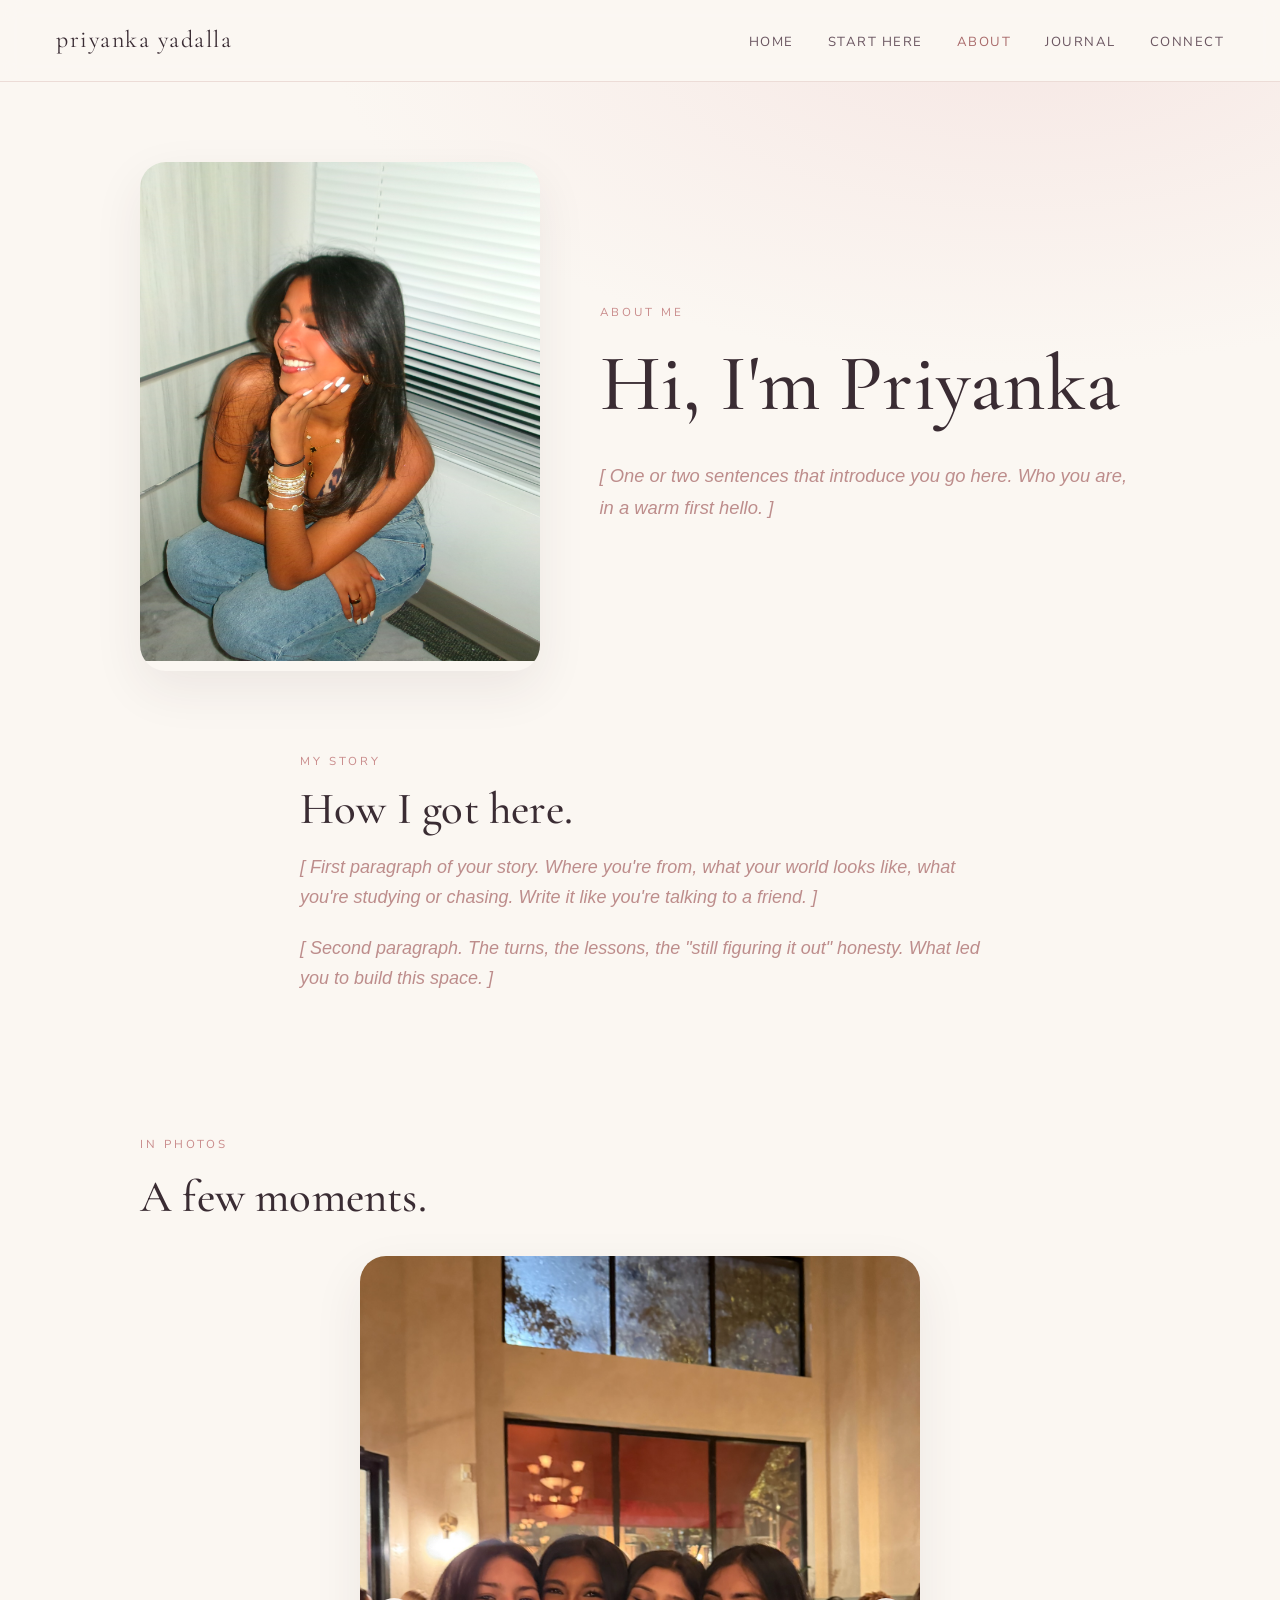
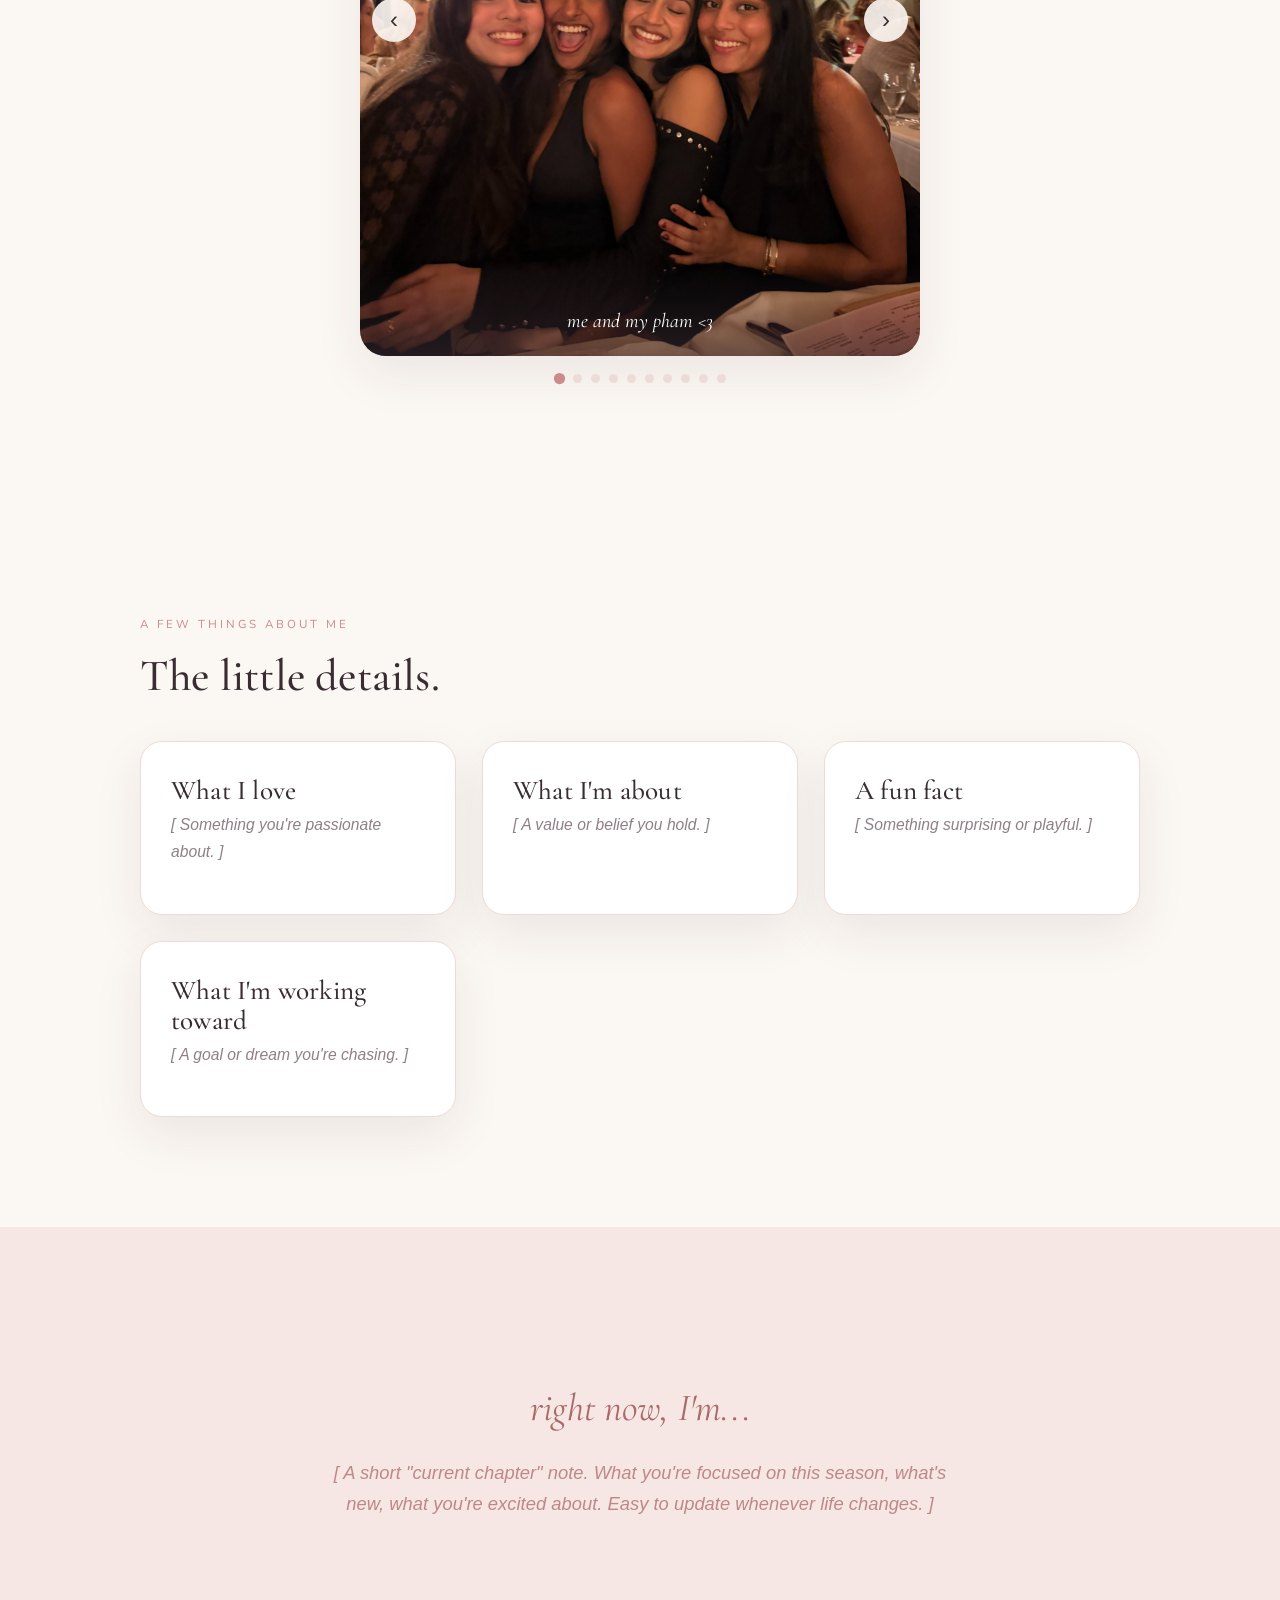
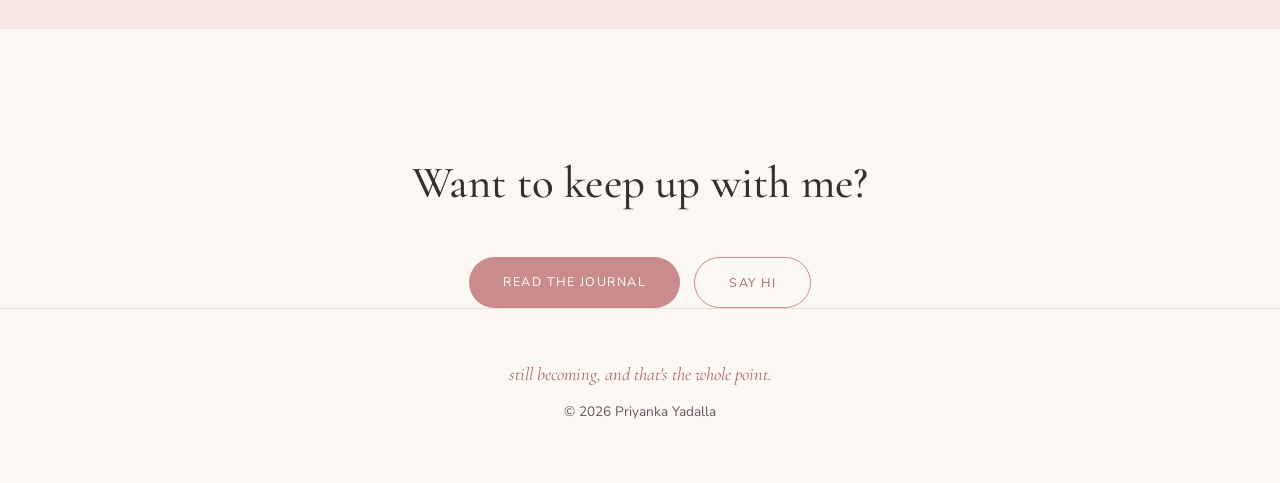
==== commit 49aff5cb: "Complete carousel (all 10 photos) + new main About photo New candid main About photo; fill slides 2," ====
--- a/about.html
+++ b/about.html
@@ -76,7 +76,7 @@
               <img src="images/photo-2.jpg" alt="Priyanka"
                    onerror="this.style.display='none';this.nextElementSibling.style.display='flex';" />
               <div class="photo-placeholder"><span>📷</span><p>add: candid laugh</p></div>
-              <p class="carousel__caption">[ caught mid-laugh ]</p>
+              <p class="carousel__caption">night out!</p>
             </div>
             <div class="carousel__slide">
               <img src="images/photo-3.jpg" alt="Priyanka"
@@ -106,7 +106,7 @@
               <img src="images/photo-7.jpg" alt="Priyanka"
                    onerror="this.style.display='none';this.nextElementSibling.style.display='flex';" />
               <div class="photo-placeholder"><span>📷</span><p>add: my happy place</p></div>
-              <p class="carousel__caption">[ my happy place ]</p>
+              <p class="carousel__caption">love my little city life</p>
             </div>
             <div class="carousel__slide">
               <img src="images/photo-8.jpg" alt="Priyanka"
--- a/styles.css
+++ b/styles.css
@@ -383,8 +383,7 @@
   width: 100%;
   aspect-ratio: 4 / 5;
   object-fit: cover;
-  object-position: center 20%;
-  transform: scale(1.12);
+  object-position: 60% center;
 }
 
 .story { max-width: 760px; }
